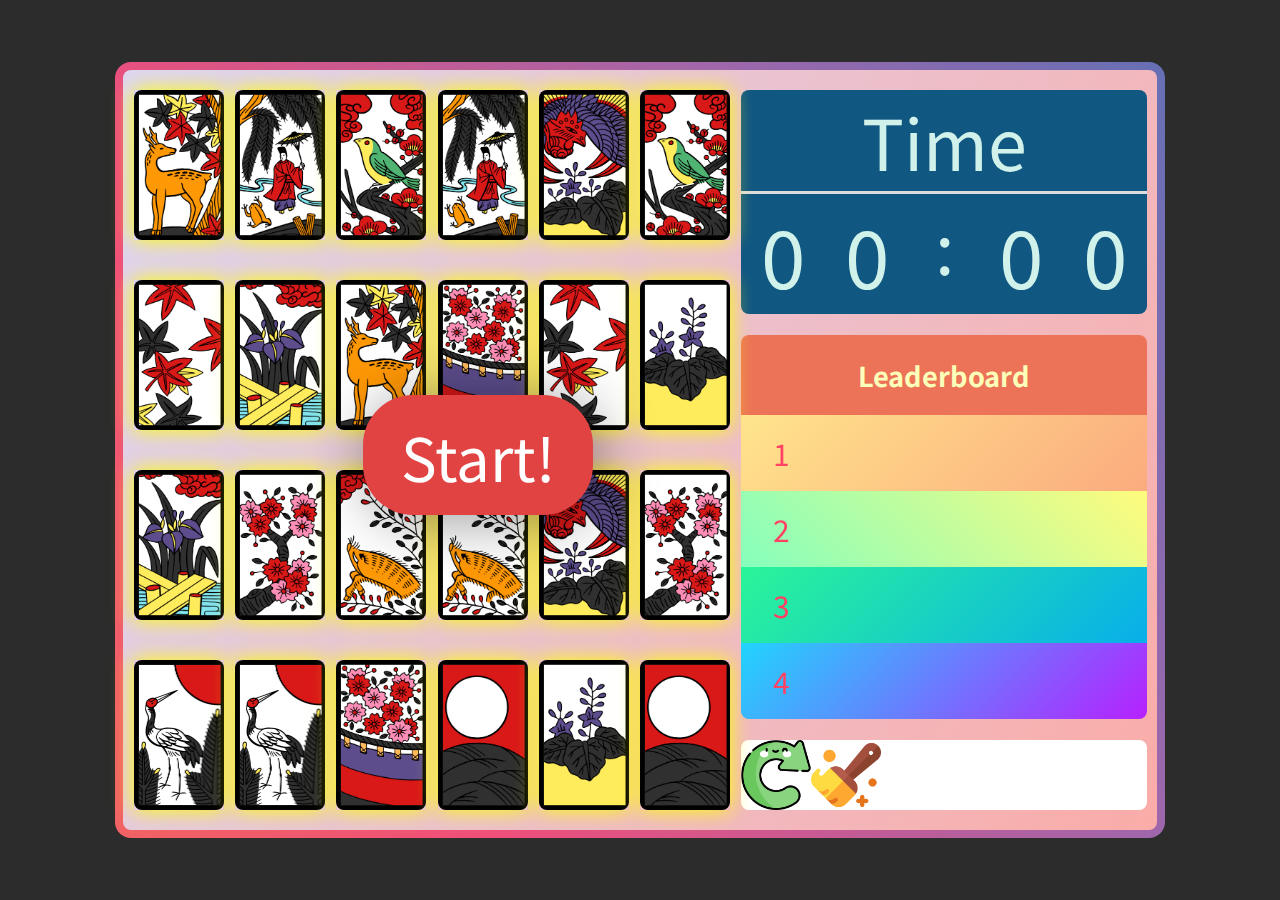
==== test.html @ e491337f "新增start開始遊戲圖示" ====
<!DOCTYPE html>
<html lang="en">
  <head>
    <meta charset="UTF-8" />
    <meta name="viewport" content="width=device-width, initial-scale=1.0" />
    <title>Document</title>
    <link rel="stylesheet" href="style.css" />
    <script src="jquery-3.7.1.js"></script>
  </head>
  <body>
    <div class="game_scene gradient-border">
      <div class="left_part">
        <!-- start icon -->
        <div id="start_icon">Start!</div>
        <!-- start icon -->
        <div class="row row0">
          <div class="card" id="0">
            <div class="front"></div>
            <div class="back"></div>
          </div>
          <div class="card" id="1">
            <div class="front"></div>
            <div class="back"></div>
          </div>
          <div class="card" id="2">
            <div class="front"></div>
            <div class="back"></div>
          </div>
          <div class="card" id="3">
            <div class="front"></div>
            <div class="back"></div>
          </div>
          <div class="card" id="4">
            <div class="front"></div>
            <div class="back"></div>
          </div>
          <div class="card" id="5">
            <div class="front"></div>
            <div class="back"></div>
          </div>
        </div>
        <div class="row row1">
          <div class="card" id="6">
            <div class="front"></div>
            <div class="back"></div>
          </div>
          <div class="card" id="7">
            <div class="front"></div>
            <div class="back"></div>
          </div>
          <div class="card" id="8">
            <div class="front"></div>
            <div class="back"></div>
          </div>
          <div class="card" id="9">
            <div class="front"></div>
            <div class="back"></div>
          </div>
          <div class="card" id="10">
            <div class="front"></div>
            <div class="back"></div>
          </div>
          <div class="card" id="11">
            <div class="front"></div>
            <div class="back"></div>
          </div>
        </div>
        <div class="row row2">
          <div class="card" id="12">
            <div class="front"></div>
            <div class="back"></div>
          </div>
          <div class="card" id="13">
            <div class="front"></div>
            <div class="back"></div>
          </div>
          <div class="card" id="14">
            <div class="front"></div>
            <div class="back"></div>
          </div>
          <div class="card" id="15">
            <div class="front"></div>
            <div class="back"></div>
          </div>
          <div class="card" id="16">
            <div class="front"></div>
            <div class="back"></div>
          </div>
          <div class="card" id="17">
            <div class="front"></div>
            <div class="back"></div>
          </div>
        </div>
        <div class="row row3">
          <div class="card" id="18">
            <div class="front"></div>
            <div class="back"></div>
          </div>
          <div class="card" id="19">
            <div class="front"></div>
            <div class="back"></div>
          </div>
          <div class="card" id="20">
            <div class="front"></div>
            <div class="back"></div>
          </div>
          <div class="card" id="21">
            <div class="front"></div>
            <div class="back"></div>
          </div>
          <div class="card" id="22">
            <div class="front"></div>
            <div class="back"></div>
          </div>
          <div class="card" id="23">
            <div class="front"></div>
            <div class="back"></div>
          </div>
        </div>
      </div>
      <div class="right_part">
        <!-- ====碼表(stopwatch)==== -->
        <div id="stopwatch">
          <div id="stopwatch_text">Time</div>
          <p id="stopwatch_time">
            <span id="minutes_tens">0</span>
            <span id="minutes_units">0</span>
            <span id="colon">:</span>
            <span id="seconds_tens">0</span>
            <span id="seconds_units">0</span>
          </p>
        </div>
        <!-- ====碼表(stopwatch)==== -->

        <!-- ====遊戲紀錄排行 leaderboard==== -->
        <main>
          <div id="header">
            <h1>Leaderboard</h1>
          </div>
          <div id="leaderboard">
            <table>
              <tr id="tr_1" class="tr">
                <td class="number">1</td>
                <td class="score" id="score_0">
                </td>
              </tr>
              <tr id="tr_2" class="tr">
                <td class="number">2</td>
                <td class="score" id="score_1"></td>
              </tr>
              <tr id="tr_3" class="tr">
                <td class="number">3</td>
                <td class="score" id="score_2"></td>
              </tr>
              <tr id="tr_4" class="tr">
                <td class="number">4</td>
                <td class="score" id="score_3"></td>
              </tr>
            </table>
          </div>
        </main>
        <!-- ====遊戲紀錄排行 leaderboard==== -->

        <!-- ====控制面板==== -->
        <div id="control_panel">
          <div class="icon" id="restart_icon"><img class="icon_img" src="./img/restart.png" alt="restart"></div>
          <div class="icon" id="broom_icon"><img class="icon_img" src="./img/broom.png" alt="broom"></div>
        </div>
        <!-- ====控制面板==== -->
      </div>
    </div>

    <!-- ====遊戲結束提示框==== -->
    <div class="popup-wrap" id="letmeopen">
      <div class="popup-box transform-out">
        <h2 id="endGamePopUpTitle">Complete！</h2>
        <h3 id="endGamePopUpText"></h3>
        <a class="close-btn popup-close" href="#">x</a>
      </div>
    </div>
    <!-- ====遊戲結束提示框==== -->

    <script>
      // 設定卡牌的圖片資料: 圖組別、圖來源、被翻次數
      let all_cards_data = [
        ["p0", "background-image: url(img/Hanafuda/p0_January_Hikari.png);"],
        ["p0", "background-image: url(img/Hanafuda/p0_January_Hikari.png);"],
        ["p1", "background-image: url(img/Hanafuda/p1_March_Hikari.png);"],
        ["p1", "background-image: url(img/Hanafuda/p1_March_Hikari.png);"],
        ["p2", "background-image: url(img/Hanafuda/p2_August_Hikari.png);"],
        ["p2", "background-image: url(img/Hanafuda/p2_August_Hikari.png);"],
        ["p3", "background-image: url(img/Hanafuda/p3_November_Hikari.png);"],
        ["p3", "background-image: url(img/Hanafuda/p3_November_Hikari.png);"],
        ["p4", "background-image: url(img/Hanafuda/p4_December_Hikari.png);"],
        ["p4", "background-image: url(img/Hanafuda/p4_December_Hikari.png);"],
        ["p5", "background-image: url(img/Hanafuda/p5_February_Tane.png);"],
        ["p5", "background-image: url(img/Hanafuda/p5_February_Tane.png);"],
        ["p6", "background-image: url(img/Hanafuda/p6_July_Tane.png);"],
        ["p6", "background-image: url(img/Hanafuda/p6_July_Tane.png);"],
        ["p7", "background-image: url(img/Hanafuda/p7_May_Tane.png);"],
        ["p7", "background-image: url(img/Hanafuda/p7_May_Tane.png);"],
        ["p8", "background-image: url(img/Hanafuda/p8_March_Kasu_2.png);"],
        ["p8", "background-image: url(img/Hanafuda/p8_March_Kasu_2.png);"],
        ["p9", "background-image: url(img/Hanafuda/p9_October_Kasu_1.png);"],
        ["p9", "background-image: url(img/Hanafuda/p9_October_Kasu_1.png);"],
        ["p10", "background-image: url(img/Hanafuda/p10_December_Kasu_2.png);"],
        ["p10", "background-image: url(img/Hanafuda/p10_December_Kasu_2.png);"],
        ["p11", "background-image: url(img/Hanafuda/p11_October_Tane.png);"],
        ["p11", "background-image: url(img/Hanafuda/p11_October_Tane.png);"],
      ];

      // 設定卡牌數量(常數)
      const card_qty = all_cards_data.length;

      // 宣告堆疊
      let stack = null;

      // 定義用以計時的變數interval
      let interval = 0;
      let seconds;
      let minutes;

      // 用Promise達到延遲時間
      let delay = function (s) {
        return new Promise(function (resolve, reject) {
          setTimeout(resolve, s);
        });
      };

      // 檯面上剩餘卡牌數量 (未使用)
      let unused_card_qty = card_qty;

      // 定義分數排行榜列數為一常數
      const leaderboard_rows = 4;

      // 定義localstorage陣列，存取分數排行榜分數。
      // 陣列大小比分數排行榜多一格，多存此次分數。
      let leaderboard_data = new Array(leaderboard_rows + 1);

      // 宣告計時器開跑變數
      let stopwatchStart;

      function Stack() {
        // 定義堆疊，存放代表卡牌ID的字串。
        let items = [];

        function push(id_string) {
          if (!check_is_full() && peek() != id_string) {
            flip_card(parseInt(id_string));
            items.push(id_string);
            return true;
          } else {
            return false;
          }
        }

        function pop() {
          return items.pop();
        }

        function peek() {
          // 查看最上方的item
          if (!items.length) {
            // 要是堆疊為空，回傳空字串。
            return "";
          } else {
            return items[items.length - 1];
          }
        }

        function check_is_full() {
          if (items.length == 2) {
            return true;
          } else {
            return false;
          }
        }

        return {
          push,
          pop,
          peek,
          check_is_full,
        };
      }

      function shuffle_array(array) {
        // 洗圖順序
        // Fisher-Yates Shuffle 演算法
        // 將24張圖的資料洗亂，洗亂後，從0號牌到23號牌的圖組別、圖來源都會被排好，準備裝上牌。

        for (let i = array.length - 1; i > 0; i--) {
          let j = Math.floor(Math.random() * (i + 1));
          [array[i], array[j]] = [array[j], array[i]];
        }

        //  ====測試用 在console偷看答案====
        let answer = "";
        for (let i = 0; i < array.length; i++) {
          answer += array[i][0] + "\t";
          if (i % 6 == 5) {
            answer += "\n";
          }
        }
        console.log(answer);
        //  ====測試用 在console偷看答案====
      }

      function photo_card_front_combine() {
        // 把圖裝上牌的前面(front)
        // 設定從0號牌到23號牌的圖組別、圖來源

        let fronts = document.querySelectorAll(".card .front");
        let index = 0;
        fronts.forEach((front) => {
          front.setAttribute("group", all_cards_data[index][0]);
          front.setAttribute("style", all_cards_data[index][1]);
          index++;
        });
      }

      function stack_initialize() {
        // 堆疊初始化
        stack = new Stack();
      }

      function try_matching(card_id_string) {
        // 先判斷要不要push進堆疊，有push才看堆疊滿了沒，滿了再判斷堆疊中的兩張卡的圖是否同組。
        if (stack.push(card_id_string)) {
          if (stack.check_is_full()) {
            let up_card_id = parseInt(stack.pop()); // 堆疊上方卡片ID(數字)
            let down_card_id = parseInt(stack.pop()); // 堆疊下方卡片ID(數字)

            if (
              all_cards_data[up_card_id][0] != all_cards_data[down_card_id][0]
            ) {
              //  比對兩張卡的圖是否同組
              delay()
                .then(function () {
                  return delay(1000); // 延遲ㄧ秒
                })
                .then(function () {
                  // 配對失敗，取消翻開狀態 (變回蓋牌狀態)
                  flip_card(up_card_id);
                  flip_card(down_card_id);
                });
            } else {
              // 配對成功，隱藏(消掉)卡牌。
              hidden_card(up_card_id);
              hidden_card(down_card_id);
              unused_card_qty -= 2;
            }
          }
        }
      }

      function flip_card(card_id) {
        // 把牌翻開
        $("#" + card_id).toggleClass("flipped");
      }

      function hidden_card(card_id) {
        // 隱藏(消失)卡牌
        $("#" + card_id).toggleClass("hidden");
      }

      function startTimer() {
        seconds++;

        let seconds_units = seconds % 10;
        let seconds_tens = Math.floor(seconds / 10);

        if (seconds <= 59) {
          $("#seconds_units").text(seconds_units);
          $("#seconds_tens").text(seconds_tens);
        } else if (seconds == 60) {
          seconds = 0;
          $("#seconds_units").text("0");
          $("#seconds_tens").text("0");
          minutes++;
        }

        let minutes_units = minutes % 10;
        let minutes_tens = Math.floor(minutes / 10);

        if (minutes <= 59) {
          $("#minutes_units").text(minutes_units);
          $("#minutes_tens").text(minutes_tens);
        } else if (minutes == 60) {
          minutes = 0;
          $("#minutes_units").text("0");
          $("#minutes_tens").text("0");
        }
      }

      function closeWindow() {
        // 點擊X以關閉遊戲結束提示框
        $(".popup-wrap").fadeOut(200);
        $(".popup-box").removeClass("transform-in").addClass("transform-out");
        event.preventDefault();
      }

      function update_leaderboard() {
        // 讀取localstorage，載入歷史遊戲分數到分數排行榜陣列。(localstorage只存最好的四筆分數)
        // localstorage(0 ~ leaderboard_rows - 1) => leaderboard_data陣列(0 ~ leaderboard_rows) => leaderboard分數排行榜(0 ~ leaderboard_rows - 1)
        
        for (let i = 0; i < leaderboard_rows; i++) {
          let data = parseInt(localStorage.getItem(i));
          
          if (!data) {
            // 沒資料時把值設超大
            leaderboard_data[i] = 99999;
          } else {
            // 把第一名到第四名時間存進陣列，留待與此次分數比較排名。
            leaderboard_data[i] = data;
          }
        }
        // 此次分數先初始化為99999
        leaderboard_data[leaderboard_rows] = 99999;

        // 時間由少到多寫到分數排行榜上。
        for (let i = 0; i < leaderboard_rows; i++){
          let score = leaderboard_data[i];
          if (score == 99999) {
            $("#score_" + i).text("");
          } else {
            let leaderboard_minutes = Math.floor(score / 60);
            let leaderboard_seconds = score % 60;
            if (leaderboard_minutes < 10) {
              leaderboard_minutes = "0" + leaderboard_minutes;
            }
            if (leaderboard_seconds < 10) {
              leaderboard_seconds = "0" + leaderboard_seconds;
            }
            $("#score_" + i).text(
              leaderboard_minutes + ":" + leaderboard_seconds
            );
          }
        }
      }

      function clear_history(){
        // 清除localstorage並更新分數排行榜
        localStorage.clear();
        update_leaderboard();
      }

      function opening() {
        // 開幕(點擊start icon後全翻牌，先讓玩家記五秒)


        delay()
          .then(function () {
            $(".card").toggleClass("flipped");
            return delay(5000); // 延遲五秒
          })
          .then(function () {
            // 配對失敗，取消翻開狀態 (變回蓋牌狀態)
            $(".card").toggleClass("flipped");
          });
      }

      function game_prepare() {
        // 準備遊戲

        // 洗圖順序
        shuffle_array(all_cards_data);

        // 把圖裝上牌的前面(front)
        photo_card_front_combine();

        // 堆疊初始化
        stack_initialize();

        // 讀取localstorage，載入歷史遊戲分數到分數排行榜陣列。(localstorage只存最好的四筆分數)
        // localstorage => leaderboard_data陣列 => leaderboard分數排行榜
        update_leaderboard();

        // enable計時器開關
        stopwatchStart = 0;

        // 計時器時間重置
        minutes = 0;
        seconds = 0;
      }

      function game() {
        
        // 遊戲準備
        game_prepare();

        // 遊戲開始
        // 開幕(點擊start icon後全翻牌，先讓玩家記五秒)
        opening();
        
        // 點牌偵測
        $(".card").on("click", function () {

          // 從第一次翻牌開始計時 (只有第一次翻牌才觸動計時器開關)
          if (!stopwatchStart) {
            clearInterval(interval);
            interval = setInterval(startTimer, 1000);
            // disable計時器開關
            stopwatchStart = 1;
          }

          // 從被點擊卡牌元素抓出card id，送到stack，stack會決定要不要處理。
          try_matching(this["id"]);

          // 當全卡牌配對完畢：
          if (!unused_card_qty) {
            delay()
              .then(function () {
                clearInterval(interval);
                return delay(1000); // 延遲一秒再跳出遊戲結束提示框
              })
              .then(function () {
                // 跳出遊戲結束提示框
                $("#letmeopen").fadeIn(250);
                $("popup-box")
                  .removeClass("transform-out")
                  .addClass("transform-in");
                if (seconds < 10) {
                  seconds = "0" + seconds;
                }
                if (minutes < 10) {
                  minutes = "0" + minutes;
                }
                $("#endGamePopUpText").text(
                  "Your score: " + minutes + ":" + seconds
                );
                $(".popup-close").click(function () {
                  closeWindow();
                });

                // 遊戲時間轉成總秒數，塞到leaderboard_data最後一格，排序後除了最後一格外，都送到localstorage儲存，並更新記分板。
                leaderboard_data[leaderboard_rows] = parseInt(minutes) * 60 + parseInt(seconds);
                leaderboard_data.sort();
                for (let i = 0; i < leaderboard_rows; i++) {
                  localStorage.setItem(i, leaderboard_data[i]);
                }
                update_leaderboard();
              });
            return;
          }
        });

        // 點擊restart icon => 重新整理頁面
        $("#restart_icon").on("click", function() {
            location.reload();
        });

        // 點擊broom icon => 清除歷史遊戲分數(localstorage)並更新分數排行榜
        $("#broom_icon").on("click", function() {
          clear_history();
        });
      }

      $(document).ready(function () {
        game();
      });
    </script>
  </body>
</html>
---- style.css ----
/* * {
  border: 2px solid orange;
} */

/* Google Fonts: Noto Sans TC */
@import url("https://fonts.googleapis.com/css2?family=Noto+Sans+TC:wght@100..900&family=Roboto+Mono:ital,wght@0,100..700;1,100..700&family=Source+Code+Pro:ital,wght@0,200..900;1,200..900&display=swap");

* {
  font-family: "Noto Sans TC", sans-serif;
  font-optical-sizing: auto;
  font-style: normal;
}
/* Google Fonts: Noto Sans TC */

body {
  display: flex;
  background-color: #2c2c2c;
  justify-content: center;
  align-items: center;
  height: 100vh;
  margin: 0;
}

.game_scene {
  display: flex;
  width: 80%;
  background-image: linear-gradient(297deg, #faaca8 0%, #ddd6f3 100%);
  padding-right: 10px;
}

.left_part {
  flex: 8;
  display: flex;
  flex-direction: column;
  justify-content: space-evenly;
  
  position: relative;
}

.right_part {
  flex: 4;
  display: flex;
  flex-direction: column;
  justify-content: space-evenly;
}

.row {
  display: flex;
  justify-content: space-evenly;
  margin-top: 20px;
  margin-bottom: 20px;
}

.card {
  display: grid;
  transform-style: preserve-3d;
}

.card > .front,
.card > .back {
  grid-area: 1 / 1 / 2 / 2;
  height: 150px;
  width: 90px;
  border-radius: 8px;
}

.card:hover {
  cursor: pointer;
}

.front {
  background-size: cover;
  backface-visibility: hidden;
  transform: rotateY(180deg);
}

.back {
  background-image: url(img/cardBack.jpg);
  background-size: cover;
  backface-visibility: hidden;
}

.flipped {
  transform: rotateY(180deg);
  transition: 0.5s ease;
  box-shadow: 0 0 20px yellow;
}

.hidden {
  transform: rotateY(180deg);
  transition: 0.5s ease;
  visibility: hidden;
}

/* ====碼表==== */
#stopwatch {
  width: 100%;
  overflow: hidden;
  border-radius: 8px;
}

#stopwatch_text {
  font-size: 70px;
  text-align: center;
  background-color: #105782;
  color: #d1f2eb;
  border-bottom: 3px solid #ddd;
  cursor: default;
}

#stopwatch_time {
  display: flex;
  justify-content: space-evenly;
  background-color: #105782;
  margin-top: 0;
  margin-bottom: 0;
}

#minutes_units,
#minutes_tens,
#seconds_units,
#seconds_tens {
  width: 80px;
  font-size: 80px;
  color: #d1f2eb;
  text-align: center;
  padding: 2px;
  cursor: default;
}

#colon {
  width: 70px;
  font-size: 70px;
  text-align: center;
  color: #d1f2eb;
  cursor: default;
}
/* ====碼表==== */

/* ====遊戲結束框==== */
.wrap {
  text-align: center;
  padding-top: 20%;
}

.popup-wrap {
  width: 100%;
  height: 100%;
  display: none;
  position: fixed;
  top: 0px;
  left: 0px;
  content: "";
  background: rgba(0, 0, 0, 0.85);
}

.popup-box {
  width: 50%;
  padding: 50px 75px;
  transform: translate(-50%, -50%) scale(0.5);
  position: absolute;
  top: 50%;
  left: 50%;
  box-shadow: 0px 2px 16px rgba(0, 0, 0, 0.5);
  border-radius: 3px;
  background: #fffde0;
  text-align: center;
}

#endGamePopUpTitle {
  font-size: 80px;
  color: #e9c46a;
}

#endGamePopUpText {
  font-size: 70px;
  color: #888;
}

.close-btn {
  width: 50px;
  height: 50px;
  display: inline-block;
  position: absolute;
  top: 10px;
  right: 10px;
  border-radius: 100%;
  background: #aaa;
  font-weight: bold;
  text-decoration: none;
  color: #fff;
  line-height: 40px;
  font-size: 32px;
}

.transform-in,
.transform-out {
  display: block;
  -webkit-transition: all ease 0.5s;
  transition: all ease 0.5s;
}

.transform-in {
  -webkit-transform: translate(-50%, -50%) scale(1);
  transform: translate(-50%, -50%) scale(1);
}

.transform-out {
  -webkit-transform: translate(-50%, -50%) scale(0.5);
  transform: translate(-50%, -50%) scale(0.5);
}
/* ====遊戲結束框==== */

/* ====漸層邊框gradient border==== */
.gradient-border {
  --borderWidth: 8px;
  position: relative;
  border-radius: var(--borderWidth);
}
.gradient-border:after {
  content: "";
  position: absolute;
  top: calc(-1 * var(--borderWidth));
  left: calc(-1 * var(--borderWidth));
  height: calc(100% + var(--borderWidth) * 2);
  width: calc(100% + var(--borderWidth) * 2);
  background: linear-gradient(
    60deg,
    #f79533,
    #f37055,
    #ef4e7b,
    #a166ab,
    #5073b8,
    #1098ad,
    #07b39b,
    #6fba82
  );
  border-radius: calc(2 * var(--borderWidth));
  z-index: -1;
  animation: animatedgradient 5s ease alternate infinite;
  background-size: 300% 300%;
}

@keyframes animatedgradient {
  0% {
    background-position: 0% 50%;
  }
  50% {
    background-position: 100% 50%;
  }
  100% {
    background-position: 0% 50%;
  }
}
/* ====漸層邊框gradient border==== */

/* ====遊戲分數排行榜 leaderboard==== */
main {
  overflow: hidden;
  display: flex;
  flex-direction: column;
  align-items: center;
  border-radius: 0.5rem;
}

#header {
  width: 100%;
  display: block;
  align-items: center;
  justify-content: space-between;
  padding: 2px;
  text-align: center;
  background-color: #ec7357;
}

h1 {
  font-size: 1.7rem;
  color: #fbffb9;
  cursor: default;
}

#leaderboard {
  width: 100%;
  position: relative;
}

table {
  width: 100%;
  border-collapse: collapse;
  table-layout: fixed;
  color: #fe4365;
  cursor: default;
}

tr {
  transition: all 0.2s ease-in-out;
  border-radius: 0.2rem;
}

#tr_1 {
  background-image: linear-gradient(315deg, #fbab7e 0%, #ffe48c 100%);
}

#tr_2 {
  background-image: linear-gradient(45deg, #85ffbd 0%, #fffb7d 100%);
}

#tr_3 {
  background-image: linear-gradient(315deg, #08aeea 0%, #2af598 100%);
}

#tr_4 {
  background-image: linear-gradient(135deg, #21d4fd 0%, #b721ff 100%);
}

td {
  height: 10px;
  font-size: 30px;
  padding: 1rem 2rem;
  position: relative;
}

.number {
  height: 5px;
  font-size: 30px;
  text-align: left;
}

.score {
  display: flex;
  justify-content: flex-end;
  align-items: center;
  height: 100%;
}
/* ====遊戲分數排行榜 leaderboard==== */


/* ====控制面板==== */
/* icon: 掃把(清空分數排行榜) */
/* icon: 重新開始restart(直接開新的一局) */
#control_panel {
  background-color: #fff;
  border-radius: 8px;
  text-align: center;
  font-size: 60px;
  color: hwb(185 24% 12%);

  display: flex;
}

/* icon容器div大小 */
.icon {
  width: 70px;
  height: 70px;
  position: relative;
}

/* icon圖示大小 */
.icon_img {
  width: 70px;
  height: 70px;
  object-fit: cover;
}

/* icon hover樣式變化 */
.icon:hover {
  background-color: #ddd;
  border-radius: 8px;
  cursor: pointer;
}

/* icon hover 氣泡提示框 */
.icon:hover::before {
  position: absolute;
  top: -45px;
  left: 0;
  color: #fff;
  font-size: 13px;
  background: #0080db;
  padding: 5px;
  border-radius: 5px;
}

/* 掃把broom hover 氣泡提示框文字 */
#broom_icon:hover::before {
  content: "Clear Leaderboard";
}

/* 重新開始restart hover 氣泡提示框文字 */
#restart_icon:hover::before {
  content: "New Game";
}

#start_icon {
  width: 210px;
  height: 100px;
  position: absolute;
  background-color: #e14343;
  z-index: 999;
  left: 38%;
  border-radius: 50px;
  display: flex;
  justify-content: center;
  align-items: center;
  font-size: 60px;
  color: #fff;
  padding: 10px;
  box-shadow: 5px 5px 60px rgba(0, 0, 0, 0.4);
  transform: translate(5px, 5px);
  transition: 0.5s;
}

#start_icon:hover {
  cursor: pointer;
  box-shadow: 5px 5px 60px rgba(0, 0, 0, 0.4);
  transform: translate(-5px, -5px);
  transition: 0.5s;
}

/* ====控制面板==== */
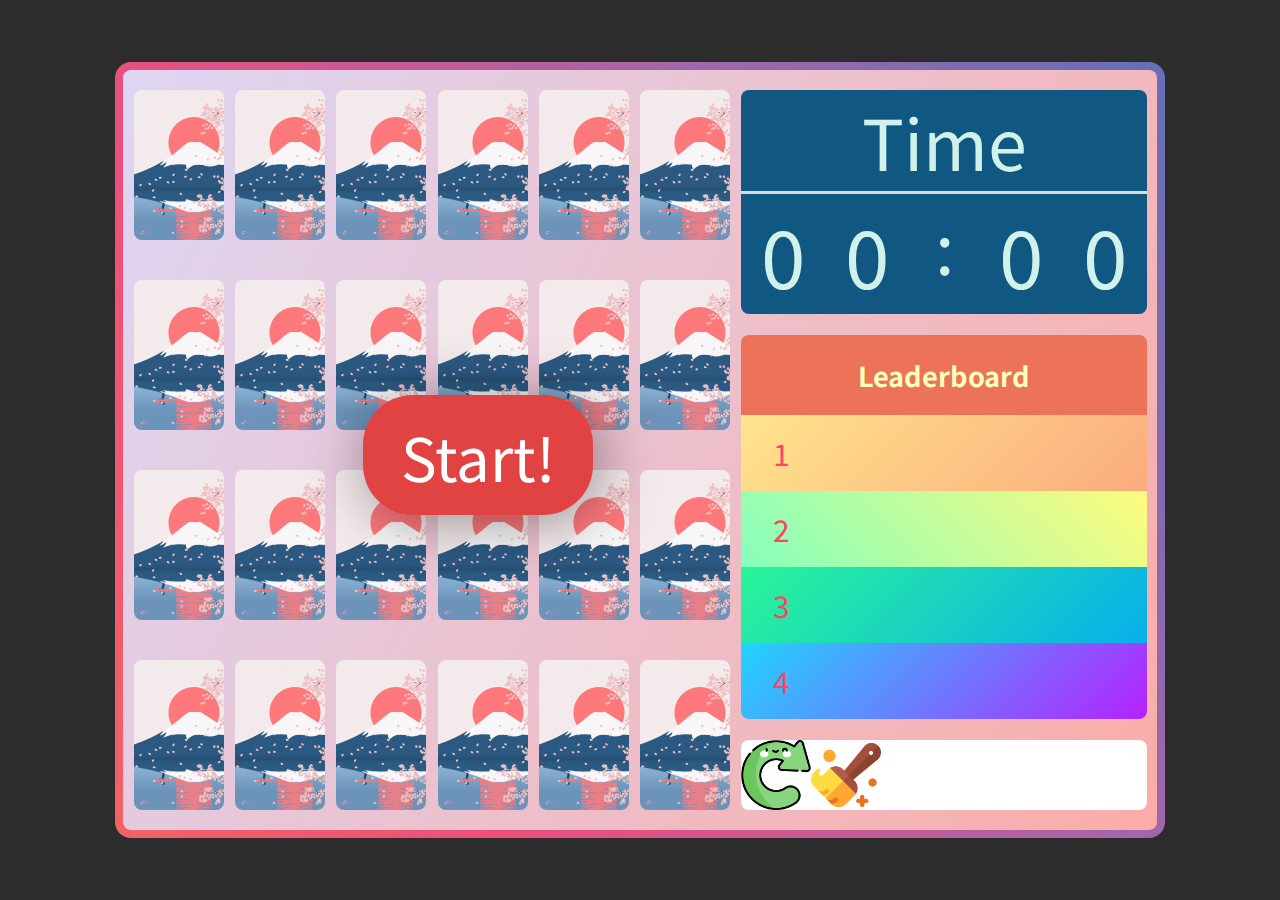
==== commit d9c6f183: "1. start icon hover效果 2. start icon 點擊後會消失 3. 點擊start icon前，禁止點擊卡牌，記憶時間結束後才可開始點擊。" ====
--- a/test.html
+++ b/test.html
@@ -10,9 +10,7 @@
   <body>
     <div class="game_scene gradient-border">
       <div class="left_part">
-        <!-- start icon -->
         <div id="start_icon">Start!</div>
-        <!-- start icon -->
         <div class="row row0">
           <div class="card" id="0">
             <div class="front"></div>
@@ -445,10 +443,8 @@
         update_leaderboard();
       }
 
-      function opening() {
-        // 開幕(點擊start icon後全翻牌，先讓玩家記五秒)
-
-
+      function opening_memory() {
+        // 開幕(全翻牌，先讓玩家記五秒)
         delay()
           .then(function () {
             $(".card").toggleClass("flipped");
@@ -482,6 +478,8 @@
         // 計時器時間重置
         minutes = 0;
         seconds = 0;
+
+        $(".card").toggleClass("disabled");
       }
 
       function game() {
@@ -489,9 +487,21 @@
         // 遊戲準備
         game_prepare();
 
-        // 遊戲開始
-        // 開幕(點擊start icon後全翻牌，先讓玩家記五秒)
-        opening();
+        // 點擊start icon後遊戲開始
+        $("#start_icon").on("click", function() {
+          // 讓start icon消失
+          $("#start_icon").css("display", "none");
+        
+          delay()
+          .then(function () {
+            // 開幕(全翻牌，先讓玩家記五秒)
+            opening_memory(); 
+            return delay(5000); // 延遲五秒才可點擊卡牌
+          })
+          .then(function () {
+            $(".card").toggleClass("disabled");
+          });
+        })
         
         // 點牌偵測
         $(".card").on("click", function () {
--- a/style.css
+++ b/style.css
@@ -391,6 +391,9 @@
   content: "New Game";
 }
 
+/* ====控制面板==== */
+
+/* ====start icon==== */
 #start_icon {
   width: 210px;
   height: 100px;
@@ -416,5 +419,11 @@
   transform: translate(-5px, -5px);
   transition: 0.5s;
 }
-
-/* ====控制面板==== */
+/* ====start icon==== */
+
+/* ====禁止點擊click==== */
+.disabled {
+  pointer-events: none;
+  cursor: not-allowed;
+}
+/* ====禁止點擊click==== */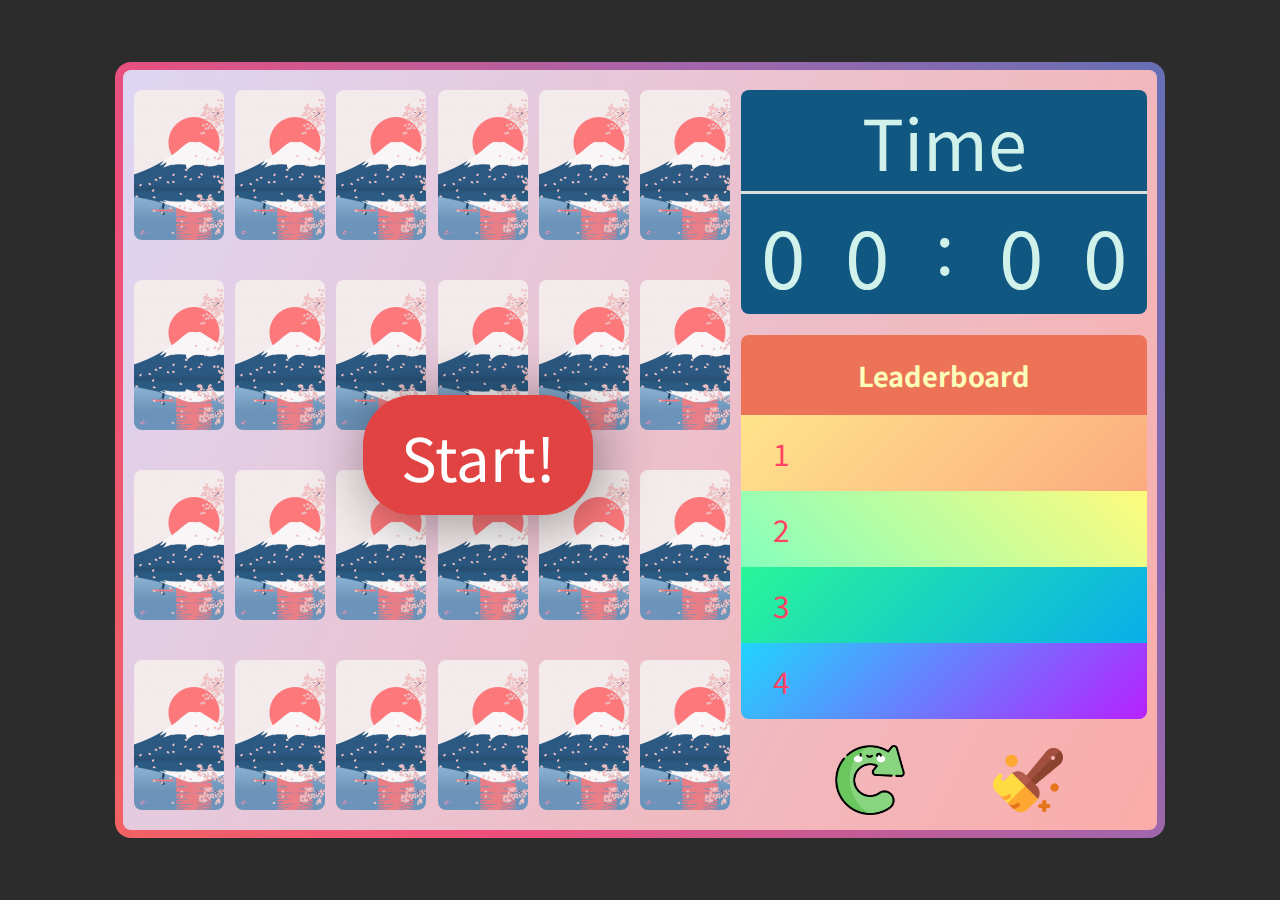
==== commit dd9f5ac7: "增加控制面板icon hover時的飄移效果" ====
--- a/test.html
+++ b/test.html
@@ -163,6 +163,7 @@
         <div id="control_panel">
           <div class="icon" id="restart_icon"><img class="icon_img" src="./img/restart.png" alt="restart"></div>
           <div class="icon" id="broom_icon"><img class="icon_img" src="./img/broom.png" alt="broom"></div>
+
         </div>
         <!-- ====控制面板==== -->
       </div>
--- a/style.css
+++ b/style.css
@@ -339,13 +339,8 @@
 /* icon: 掃把(清空分數排行榜) */
 /* icon: 重新開始restart(直接開新的一局) */
 #control_panel {
-  background-color: #fff;
-  border-radius: 8px;
-  text-align: center;
-  font-size: 60px;
-  color: hwb(185 24% 12%);
-
-  display: flex;
+  display: flex;
+  justify-content: space-evenly;
 }
 
 /* icon容器div大小 */
@@ -353,6 +348,8 @@
   width: 70px;
   height: 70px;
   position: relative;
+  transform: translate(5px, 5px);
+  transition: 0.5s;
 }
 
 /* icon圖示大小 */
@@ -364,16 +361,17 @@
 
 /* icon hover樣式變化 */
 .icon:hover {
-  background-color: #ddd;
   border-radius: 8px;
   cursor: pointer;
+  transform: translate(-5px, -5px);
+  transition: 0.5s;
 }
 
 /* icon hover 氣泡提示框 */
 .icon:hover::before {
   position: absolute;
-  top: -45px;
-  left: 0;
+  top: -50px;
+  left: 50px;
   color: #fff;
   font-size: 13px;
   background: #0080db;
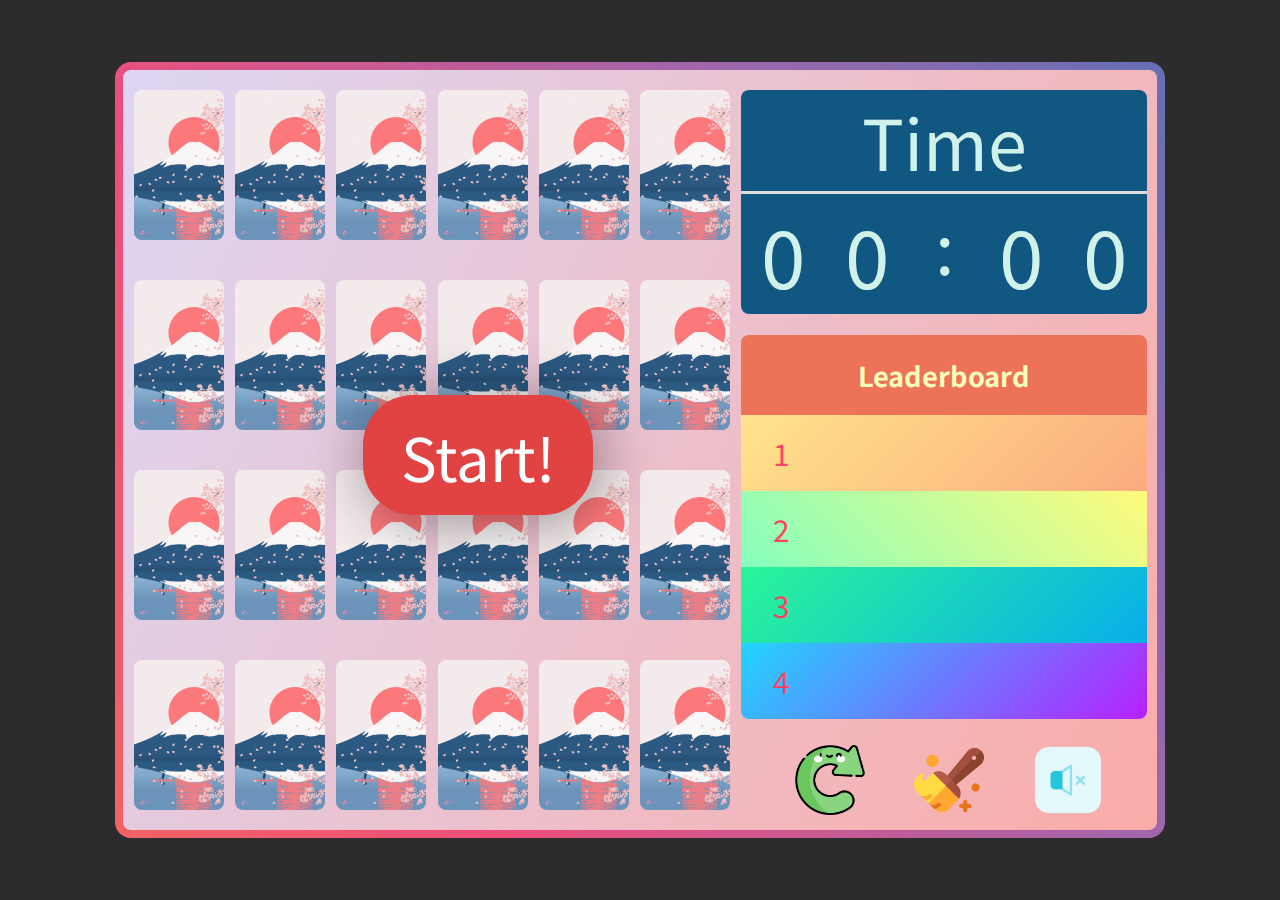
==== commit 280f3cab: "新增音樂和開關icon，可以繼續或暫停音樂，restart鍵不影響播放。" ====
--- a/test.html
+++ b/test.html
@@ -139,8 +139,7 @@
             <table>
               <tr id="tr_1" class="tr">
                 <td class="number">1</td>
-                <td class="score" id="score_0">
-                </td>
+                <td class="score" id="score_0"></td>
               </tr>
               <tr id="tr_2" class="tr">
                 <td class="number">2</td>
@@ -161,9 +160,16 @@
 
         <!-- ====控制面板==== -->
         <div id="control_panel">
-          <div class="icon" id="restart_icon"><img class="icon_img" src="./img/restart.png" alt="restart"></div>
-          <div class="icon" id="broom_icon"><img class="icon_img" src="./img/broom.png" alt="broom"></div>
-
+          <div class="icon" id="restart_icon">
+            <img class="icon_img" src="./img/restart.png" alt="restart" />
+          </div>
+          <div class="icon" id="broom_icon">
+            <img class="icon_img" src="./img/broom.png" alt="broom" />
+          </div>
+          <div class="icon" id="bgm_switch_icon">
+            <img class="icon_img" id="bgm_switch_img" src="./img/bgm_switch_1.png" alt="bgm_switch" />
+          </div>
+          <audio id="audio" src="./bgm/VeryXmas.mp3" loop></audio>
         </div>
         <!-- ====控制面板==== -->
       </div>
@@ -301,6 +307,7 @@
             answer += "\n";
           }
         }
+        console.clear();
         console.log(answer);
         //  ====測試用 在console偷看答案====
       }
@@ -402,10 +409,10 @@
       function update_leaderboard() {
         // 讀取localstorage，載入歷史遊戲分數到分數排行榜陣列。(localstorage只存最好的四筆分數)
         // localstorage(0 ~ leaderboard_rows - 1) => leaderboard_data陣列(0 ~ leaderboard_rows) => leaderboard分數排行榜(0 ~ leaderboard_rows - 1)
-        
+
         for (let i = 0; i < leaderboard_rows; i++) {
           let data = parseInt(localStorage.getItem(i));
-          
+
           if (!data) {
             // 沒資料時把值設超大
             leaderboard_data[i] = 99999;
@@ -418,7 +425,7 @@
         leaderboard_data[leaderboard_rows] = 99999;
 
         // 時間由少到多寫到分數排行榜上。
-        for (let i = 0; i < leaderboard_rows; i++){
+        for (let i = 0; i < leaderboard_rows; i++) {
           let score = leaderboard_data[i];
           if (score == 99999) {
             $("#score_" + i).text("");
@@ -438,7 +445,7 @@
         }
       }
 
-      function clear_history(){
+      function clear_history() {
         // 清除localstorage並更新分數排行榜
         localStorage.clear();
         update_leaderboard();
@@ -479,34 +486,47 @@
         // 計時器時間重置
         minutes = 0;
         seconds = 0;
-
+        clearInterval(interval);
+        $("#minutes_units").text("0");
+        $("#minutes_tens").text("0");
+        $("#seconds_units").text("0");
+        $("#seconds_tens").text("0");
+
+        // 重置卡牌(全卡牌禁止點擊、隱藏恢復、取消翻開)
+        if ($(".card").hasClass("disabled")){
+          $(".card").removeClass("disabled");
+        }
         $(".card").toggleClass("disabled");
+        $(".card").removeClass("hidden");
+        $(".card").removeClass("flipped");
+        $("#start_icon").css("display", "flex");
+
+        // 重置檯面上剩餘卡牌數量
+        unused_card_qty = card_qty;
       }
 
       function game() {
-        
         // 遊戲準備
         game_prepare();
 
         // 點擊start icon後遊戲開始
-        $("#start_icon").on("click", function() {
+        $("#start_icon").on("click", function () {
           // 讓start icon消失
           $("#start_icon").css("display", "none");
-        
+
           delay()
-          .then(function () {
-            // 開幕(全翻牌，先讓玩家記五秒)
-            opening_memory(); 
-            return delay(5000); // 延遲五秒才可點擊卡牌
-          })
-          .then(function () {
-            $(".card").toggleClass("disabled");
-          });
-        })
-        
+            .then(function () {
+              // 開幕(全翻牌，先讓玩家記五秒)
+              opening_memory();
+              return delay(5000); // 延遲五秒才可點擊卡牌
+            })
+            .then(function () {
+              $(".card").toggleClass("disabled");
+            });
+        });
+
         // 點牌偵測
         $(".card").on("click", function () {
-
           // 從第一次翻牌開始計時 (只有第一次翻牌才觸動計時器開關)
           if (!stopwatchStart) {
             clearInterval(interval);
@@ -545,7 +565,8 @@
                 });
 
                 // 遊戲時間轉成總秒數，塞到leaderboard_data最後一格，排序後除了最後一格外，都送到localstorage儲存，並更新記分板。
-                leaderboard_data[leaderboard_rows] = parseInt(minutes) * 60 + parseInt(seconds);
+                leaderboard_data[leaderboard_rows] =
+                  parseInt(minutes) * 60 + parseInt(seconds);
                 leaderboard_data.sort();
                 for (let i = 0; i < leaderboard_rows; i++) {
                   localStorage.setItem(i, leaderboard_data[i]);
@@ -557,13 +578,27 @@
         });
 
         // 點擊restart icon => 重新整理頁面
-        $("#restart_icon").on("click", function() {
-            location.reload();
+        $("#restart_icon").on("click", function () {
+          // location.reload();
+          game_prepare();
         });
 
         // 點擊broom icon => 清除歷史遊戲分數(localstorage)並更新分數排行榜
-        $("#broom_icon").on("click", function() {
+        $("#broom_icon").on("click", function () {
           clear_history();
+        });
+
+        /* 點擊bgm switch icon => 切換音樂播放 */
+        $("#bgm_switch_icon").on("click", function () {
+          let img_elem = document.getElementById("bgm_switch_img");
+          let audio = document.getElementById("audio");
+          if (img_elem.src.includes("bgm_switch_1")){
+            img_elem.src = "./img/bgm_switch_2.png";
+            audio.play();
+          } else {
+            img_elem.src = "./img/bgm_switch_1.png";
+            audio.pause();
+          }
         });
       }
 
@@ -572,4 +607,4 @@
       });
     </script>
   </body>
-</html>
+</html>--- a/style.css
+++ b/style.css
@@ -389,6 +389,11 @@
   content: "New Game";
 }
 
+/* 背景音樂 bgm switch icon hover 氣泡提示框文字 */
+#bgm_switch_icon:hover::before {
+  content: "Music Switch";
+}
+
 /* ====控制面板==== */
 
 /* ====start icon==== */
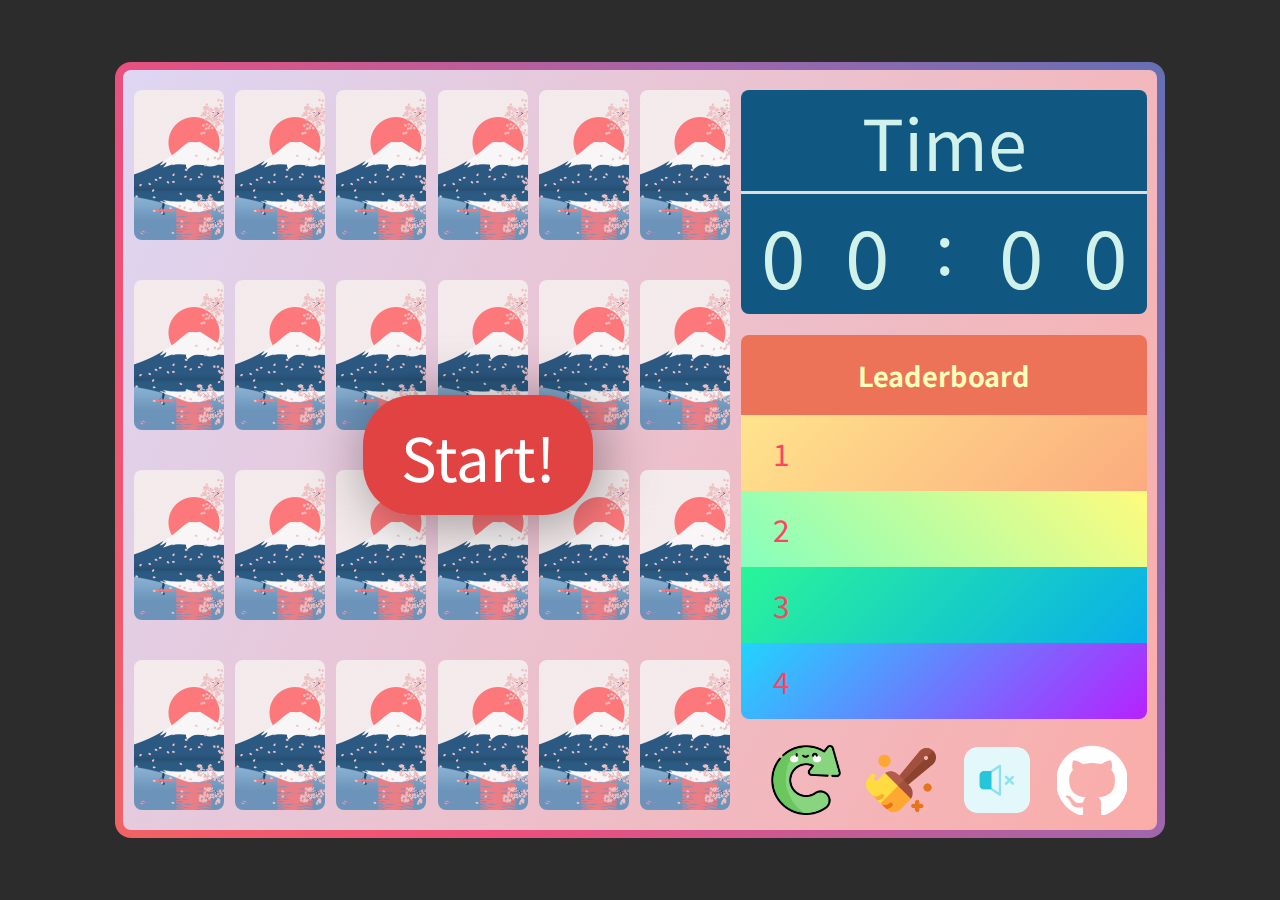
==== commit 6ee00e4b: "增加github圖示及此專案超連結" ====
--- a/test.html
+++ b/test.html
@@ -170,6 +170,9 @@
             <img class="icon_img" id="bgm_switch_img" src="./img/bgm_switch_1.png" alt="bgm_switch" />
           </div>
           <audio id="audio" src="./bgm/VeryXmas.mp3" loop></audio>
+          <a class="icon" id="github_icon" href="https://github.com/whj86/MatchingGame" target="_blank">
+            <img class="icon_img" src="./img/github.png" alt="github" style="border: 0;"/>
+          </a>
         </div>
         <!-- ====控制面板==== -->
       </div>
@@ -343,15 +346,21 @@
               //  比對兩張卡的圖是否同組
               delay()
                 .then(function () {
+                  $("#" + up_card_id).toggleClass("disabled");
+                  $("#" + down_card_id).toggleClass("disabled");
                   return delay(1000); // 延遲ㄧ秒
                 })
                 .then(function () {
                   // 配對失敗，取消翻開狀態 (變回蓋牌狀態)
                   flip_card(up_card_id);
                   flip_card(down_card_id);
+                  $("#" + up_card_id).toggleClass("disabled");
+                  $("#" + down_card_id).toggleClass("disabled");
                 });
             } else {
               // 配對成功，隱藏(消掉)卡牌。
+              $("#" + up_card_id).toggleClass("disabled");
+              $("#" + down_card_id).toggleClass("disabled");
               hidden_card(up_card_id);
               hidden_card(down_card_id);
               unused_card_qty -= 2;
@@ -467,6 +476,8 @@
       function game_prepare() {
         // 準備遊戲
 
+        $("#restart_icon").toggleClass("disabled");
+
         // 洗圖順序
         shuffle_array(all_cards_data);
 
@@ -522,6 +533,7 @@
             })
             .then(function () {
               $(".card").toggleClass("disabled");
+              $("#restart_icon").toggleClass("disabled");
             });
         });
 
@@ -579,7 +591,6 @@
 
         // 點擊restart icon => 重新整理頁面
         $("#restart_icon").on("click", function () {
-          // location.reload();
           game_prepare();
         });
 
--- a/style.css
+++ b/style.css
@@ -394,6 +394,10 @@
   content: "Music Switch";
 }
 
+/* github icon hover 氣泡提示框文字 */
+#github_icon:hover::before {
+  content: "GitHub";
+}
 /* ====控制面板==== */
 
 /* ====start icon==== */
